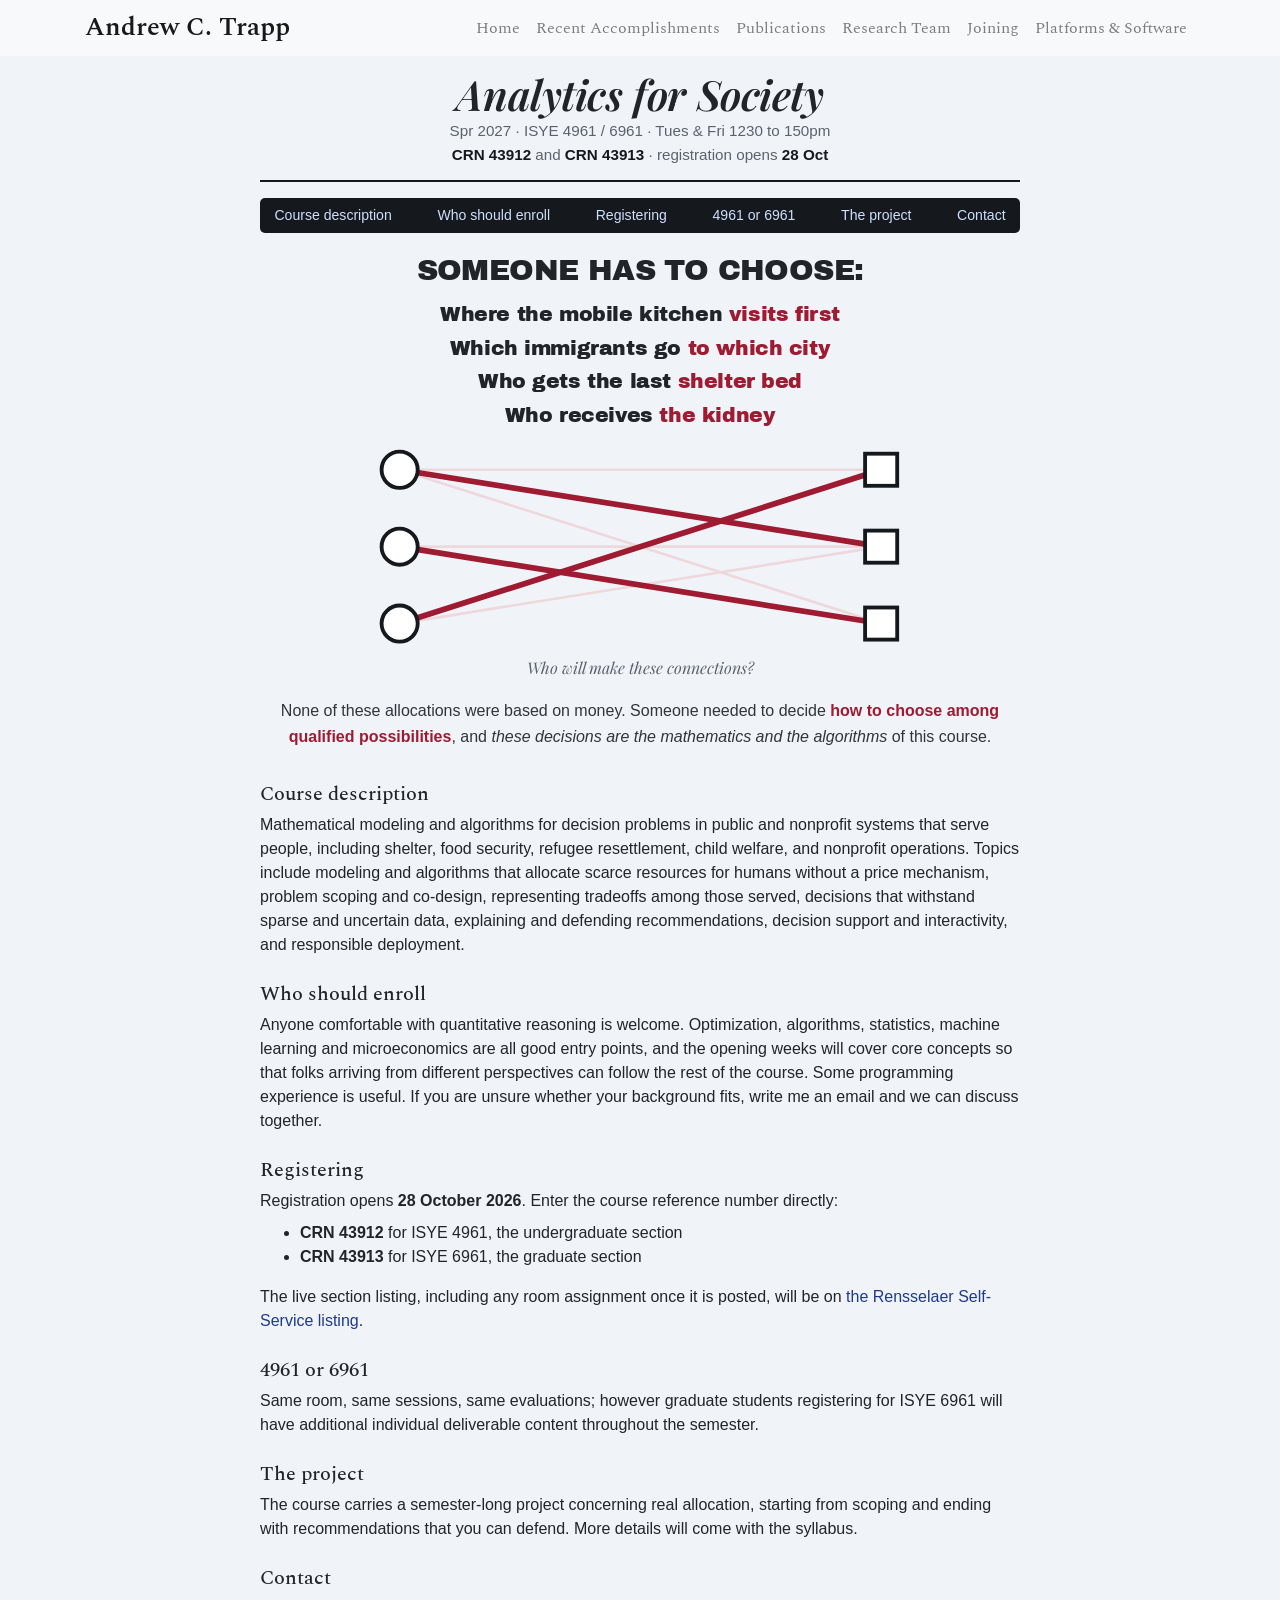
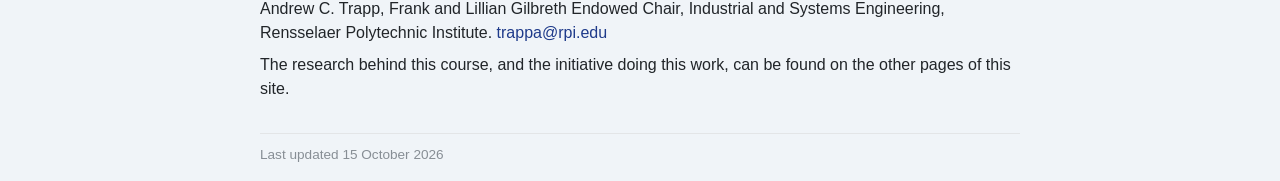
==== analytics-for-society.htm @ f791a020 "new page for Analytics for Society course" ====
<!DOCTYPE html>
<html lang="en">
<head>
  <meta charset="UTF-8" />
  <meta name="viewport" content="width=device-width, initial-scale=1.0" />
  <meta http-equiv="X-UA-Compatible" content="ie=edge" />
  <meta name="description" content="Analytics for Society, ISYE 4961 and 6961 at Rensselaer Polytechnic Institute, Spring 2027. Mathematical modeling and algorithms for allocating scarce resources in public and nonprofit systems." />
  <meta property="og:type" content="website" />
  <meta property="og:site_name" content="Andrew C. Trapp" />
  <meta property="og:title" content="Analytics for Society | ISYE 4961 and 6961, Spring 2027" />
  <meta property="og:description" content="A new Rensselaer elective on the mathematics of allocating scarce resources in systems that serve people." />
  <title>Analytics for Society | Andrew C. Trapp</title>
  <link rel="stylesheet" href="https://stackpath.bootstrapcdn.com/bootstrap/4.3.1/css/bootstrap.min.css" />
  <link rel="stylesheet" href="https://cdnjs.cloudflare.com/ajax/libs/font-awesome/5.2.0/css/all.css" />
  <link rel="stylesheet" href="accents.css" />
  <link rel="stylesheet" href="https://fonts.googleapis.com/css2?family=Archivo+Black&display=swap" />
  <link rel="stylesheet" href="https://fonts.googleapis.com/css2?family=Playfair+Display:ital,wght@1,600&display=swap" />
  <style>
  :root{--rpi:#9E1B32}
  .afs{max-width:760px}
  .afs-title{font-family:"Playfair Display",Georgia,serif;font-style:italic;font-weight:600;
    font-size:2.6rem;line-height:1.05;margin:0 0 .25rem;letter-spacing:-.01em;text-align:center}
  .afs-meta{color:#5b6269;font-size:.95rem;margin:0;text-align:center}
  .afs-reg{color:#5b6269;font-size:.95rem;margin:.1rem 0 0;text-align:center}
  .afs-reg b{color:#15181c}
  .afs-rule{border-top:2px solid #15181c;margin:.8rem 0 1rem}

  /* one line of links, spread edge to edge across the bar */
  .afs-bar{background:#15181c;border-radius:5px;padding:.45rem .9rem;margin:0 0 1.3rem;
    display:flex;flex-wrap:nowrap;justify-content:space-between;gap:.35rem 1rem}
  .afs-bar a{color:#cfe0ff;text-decoration:none;font-size:.88rem;white-space:nowrap;
    flex:0 0 auto}
  .afs-bar a:hover{color:#fff;text-decoration:underline}
  .stickybar{position:sticky;top:0;z-index:20}
  /* Below this width six across stops fitting, so the bar becomes a deliberate
     three by two rather than an accidental wrap. */
  @media (max-width:767px){
    .afs-bar{display:grid;grid-template-columns:repeat(3,1fr);justify-items:center;
      gap:.4rem .5rem;padding:.5rem .55rem}
    .afs-bar a{font-size:.8rem}
  }
  @media (max-width:360px){.afs-bar a{font-size:.74rem}}

  .afs-head{font-family:"Archivo Black",Impact,sans-serif;font-size:1.85rem;line-height:1.1;
    letter-spacing:-.02em;margin:0 0 1rem;text-align:center}
  .afs-decs{list-style:none;margin:0 0 1rem;padding:0;text-align:center}
  .afs-decs li{font-family:"Archivo Black",Impact,sans-serif;font-size:1.28rem;line-height:1.2;
    letter-spacing:-.02em;margin:0 0 .55rem}
  .afs-decs li span{color:var(--rpi)}
  /* the figure tracks the column rather than sitting at a fixed cap */
  .afs-bip{width:88%;max-width:none;display:block;margin:.5rem auto .2rem}
  .afs-cap{font-family:"Playfair Display",Georgia,serif;font-style:italic;text-align:center;
    color:#5b6269;margin:.35rem 0 1.1rem}
  .afs-close{line-height:1.65;color:#2f353b;text-align:center;margin:0 0 2rem}
  .afs-close b{color:var(--rpi)}
  .afs section{display:block;margin:0 0 1.6rem;scroll-margin-top:3.2rem}
  .afs section h2{font-size:1.25rem;margin:0 0 .4rem}
  .afs section p{margin:0 0 .5rem}
  .updated{color:#878e95;font-size:.85rem;border-top:1px solid #e3e5e7;padding-top:.7rem;
    margin-top:2rem}
  @media (max-width:575px){.afs-title{font-size:2rem}.afs-head{font-size:1.5rem}
    .afs-decs li{font-size:1.08rem}}
  </style>
</head>
<body>
<nav class="navbar navbar-expand-sm navbar-light bg-light mb-3">
  <div class="container">
    <a class="navbar-brand" href="index.html">Andrew C. Trapp</a>
    <button class="navbar-toggler" data-toggle="collapse" data-target="#navbarNav">
      <span class="navbar-toggler-icon"></span>
    </button>
    <div class="collapse navbar-collapse" id="navbarNav">
      <ul class="navbar-nav ml-auto">
        <li class="nav-item"><a class="nav-link" href="index.html">Home</a></li>
        <li class="nav-item"><a class="nav-link" href="index.html#recent-accomplishments">Recent Accomplishments</a></li>
        <li class="nav-item"><a class="nav-link" href="publications.htm">Publications</a></li>
        <li class="nav-item"><a class="nav-link" href="team.htm">Research Team</a></li>
        <li class="nav-item"><a class="nav-link" href="joining.htm">Joining</a></li>
        <li class="nav-item"><a class="nav-link" href="platforms-and-software.htm">Platforms &amp; Software</a></li>
      </ul>
    </div>
  </div>
</nav>
<div class="container"><div class="afs mx-auto">

  <h1 class="afs-title">Analytics for Society</h1>
  <p class="afs-meta">Spr 2027 &middot; ISYE 4961 / 6961 &middot; Tues &amp; Fri 1230 to 150pm</p>
  <p class="afs-reg"><b>CRN 43912</b> and <b>CRN 43913</b> &middot; registration opens
  <b>28 Oct</b></p>
  <div class="afs-rule"></div>

  <div class="afs-bar stickybar"><a href="#description">Course description</a><a href="#who">Who should enroll</a><a href="#register">Registering</a><a href="#levels">4961 or 6961</a><a href="#project">The project</a><a href="#contact">Contact</a></div>

  <h2 class="afs-head">SOMEONE HAS TO CHOOSE:</h2>
  <ul class="afs-decs"><li>Where the mobile kitchen <span>visits first</span></li><li>Which immigrants go <span>to which city</span></li><li>Who gets the last <span>shelter bed</span></li><li>Who receives <span>the kidney</span></li></ul>
  <svg viewBox="0 0 200 62" class="afs-bip" aria-hidden="true">
<g stroke="#eed8dc" stroke-width="0.8" fill="none">
<path d="M28 8 L172 8"/><path d="M28 31 L172 31"/><path d="M28 8 L172 54"/><path d="M28 54 L172 31"/></g>
<g stroke="#9E1B32" stroke-width="1.7" fill="none" stroke-linecap="round">
<path d="M28 8 L172 31"/><path d="M28 31 L172 54"/><path d="M28 54 L172 8"/></g>
<g fill="#fff" stroke="#15181c" stroke-width="1.15">
<circle cx="28" cy="8" r="5.4"/><circle cx="28" cy="31" r="5.4"/><circle cx="28" cy="54" r="5.4"/></g>
<g fill="#fff" stroke="#15181c" stroke-width="1.15">
<rect x="167.2" y="3.2" width="9.6" height="9.6"/><rect x="167.2" y="26.2" width="9.6" height="9.6"/>
<rect x="167.2" y="49.2" width="9.6" height="9.6"/></g></svg>
  <p class="afs-cap">Who will make these connections?</p>
  <p class="afs-close">None of these allocations were based on money. Someone needed to decide
  <b>how to choose among qualified possibilities</b>, and <i>these decisions are the mathematics
  and the algorithms</i> of this course.</p>

  <section id="description">
    <h2>Course description</h2>
    <p>Mathematical modeling and algorithms for decision problems in public and nonprofit systems
    that serve people, including shelter, food security, refugee resettlement, child welfare, and
    nonprofit operations. Topics include modeling and algorithms that allocate scarce resources for
    humans without a price mechanism, problem scoping and co-design, representing tradeoffs among
    those served, decisions that withstand sparse and uncertain data, explaining and defending
    recommendations, decision support and interactivity, and responsible deployment.</p>
  </section>

  <section id="who">
    <h2>Who should enroll</h2>
    <p>Anyone comfortable with quantitative reasoning is welcome. Optimization, algorithms,
    statistics, machine learning and microeconomics are all good entry points, and the opening
    weeks will cover core concepts so that folks arriving from different perspectives can follow
    the rest of the course. Some programming experience is useful. If you are unsure whether your
    background fits, write me an email and we can discuss together.</p>
  </section>

  <section id="register">
    <h2>Registering</h2>
    <p>Registration opens <b>28 October 2026</b>. Enter the course reference number directly:</p>
    <ul>
      <li><b>CRN 43912</b> for ISYE 4961, the undergraduate section</li>
      <li><b>CRN 43913</b> for ISYE 6961, the graduate section</li>
    </ul>
    <p>The live section listing, including any room assignment once it is posted, will be on
    <a href="https://sis.rpi.edu/rss/bwckctlg.p_disp_listcrse?term_in=202701&amp;subj_in=ISYE&amp;crse_in=4961&amp;schd_in=">the Rensselaer Self-Service listing</a>.</p>
  </section>

  <section id="levels">
    <h2>4961 or 6961</h2>
    <p>Same room, same sessions, same evaluations; however graduate students registering for
    ISYE 6961 will have additional individual deliverable content throughout the semester.</p>
  </section>

  <section id="project">
    <h2>The project</h2>
    <p>The course carries a semester-long project concerning real allocation, starting from
    scoping and ending with recommendations that you can defend. More details will come with the
    syllabus.</p>
  </section>

  <section id="contact">
    <h2>Contact</h2>
    <p>Andrew C. Trapp, Frank and Lillian Gilbreth Endowed Chair, Industrial and Systems
    Engineering, Rensselaer Polytechnic Institute.
    <a href="mailto:trappa@rpi.edu">trappa@rpi.edu</a></p>
    <p>The research behind this course, and the initiative doing this work, can be found on the
    other pages of this site.</p>
  </section>

  <p class="updated">Last updated 15 October 2026</p>

</div></div>
<script src="https://code.jquery.com/jquery-3.3.1.slim.min.js"></script>
<script src="https://cdnjs.cloudflare.com/ajax/libs/popper.js/1.14.7/umd/popper.min.js"></script>
<script src="https://stackpath.bootstrapcdn.com/bootstrap/4.3.1/js/bootstrap.min.js"></script>
</body>
</html>
---- accents.css ----
@import url('https://fonts.googleapis.com/css2?family=Spectral:ital,wght@0,500;0,600;0,700;1,400;1,500&display=swap');

/* ============================================================
   accents.css — gentle palette + banner harmonization toward joining.htm
   To revert a page, delete its <link rel="stylesheet" href="accents.css"> line.
   Loaded AFTER Bootstrap so these win.
   ============================================================ */

/* Unifying banner signature: the brand wordmark in Spectral on every page */
.navbar-brand {
  font-family: 'Spectral', Georgia, serif;
  font-weight: 600;
  font-size: 1.6rem;
  line-height: 1.2;
  padding-top: 0;
  padding-bottom: 0;
  margin-top: 0;
  margin-bottom: 0;
}

/* Pin every navbar to one fixed height with centered, non-wrapping links */
.navbar {
  min-height: 56px;
  padding-top: 0;
  padding-bottom: 0;
  align-items: center;
  flex-wrap: nowrap;
}
.navbar-nav { flex-wrap: nowrap; }
.navbar .nav-link { white-space: nowrap; }

/* Section/page headings in Spectral too, so the serif reads as an
   intentional system (matches joining.htm). Body text stays sans. */
h1, h2, h3, h4 {
  font-family: 'Spectral', Georgia, serif;
}

/* Banner nav links in Spectral as well, so the whole banner matches joining.htm */
.navbar .nav-link {
  font-family: 'Spectral', Georgia, serif;
}
.navbar .nav-link:hover {
  color: #1e3a8a;
}

/* Profile-card title (name/role banner) in Spectral bold */
.border-primary .card-header h5,
.border-primary .card-header h5 strong {
  font-family: 'Spectral', Georgia, serif;
  font-weight: 700;
}
.border-primary .card-header h5 {
  font-size: 1.3rem;
}

/* Profile-card affiliation block (chair / department / institute) in Spectral */
.affiliation {
  font-family: 'Spectral', Georgia, serif;
}

/* Cool off-white page background (matches joining.htm --paper) */
body {
  background-color: #f0f4f8;
}

/* Body links in the joining navy (matches joining.htm --teal) */
a {
  color: #1e3a8a;
}
a:hover,
a:focus {
  color: #15296b;
}

/* Primary buttons in the same navy */
.btn-primary {
  background-color: #1e3a8a;
  border-color: #1e3a8a;
}
.btn-primary:hover,
.btn-primary:focus,
.btn-primary:active {
  background-color: #15296b;
  border-color: #15296b;
}
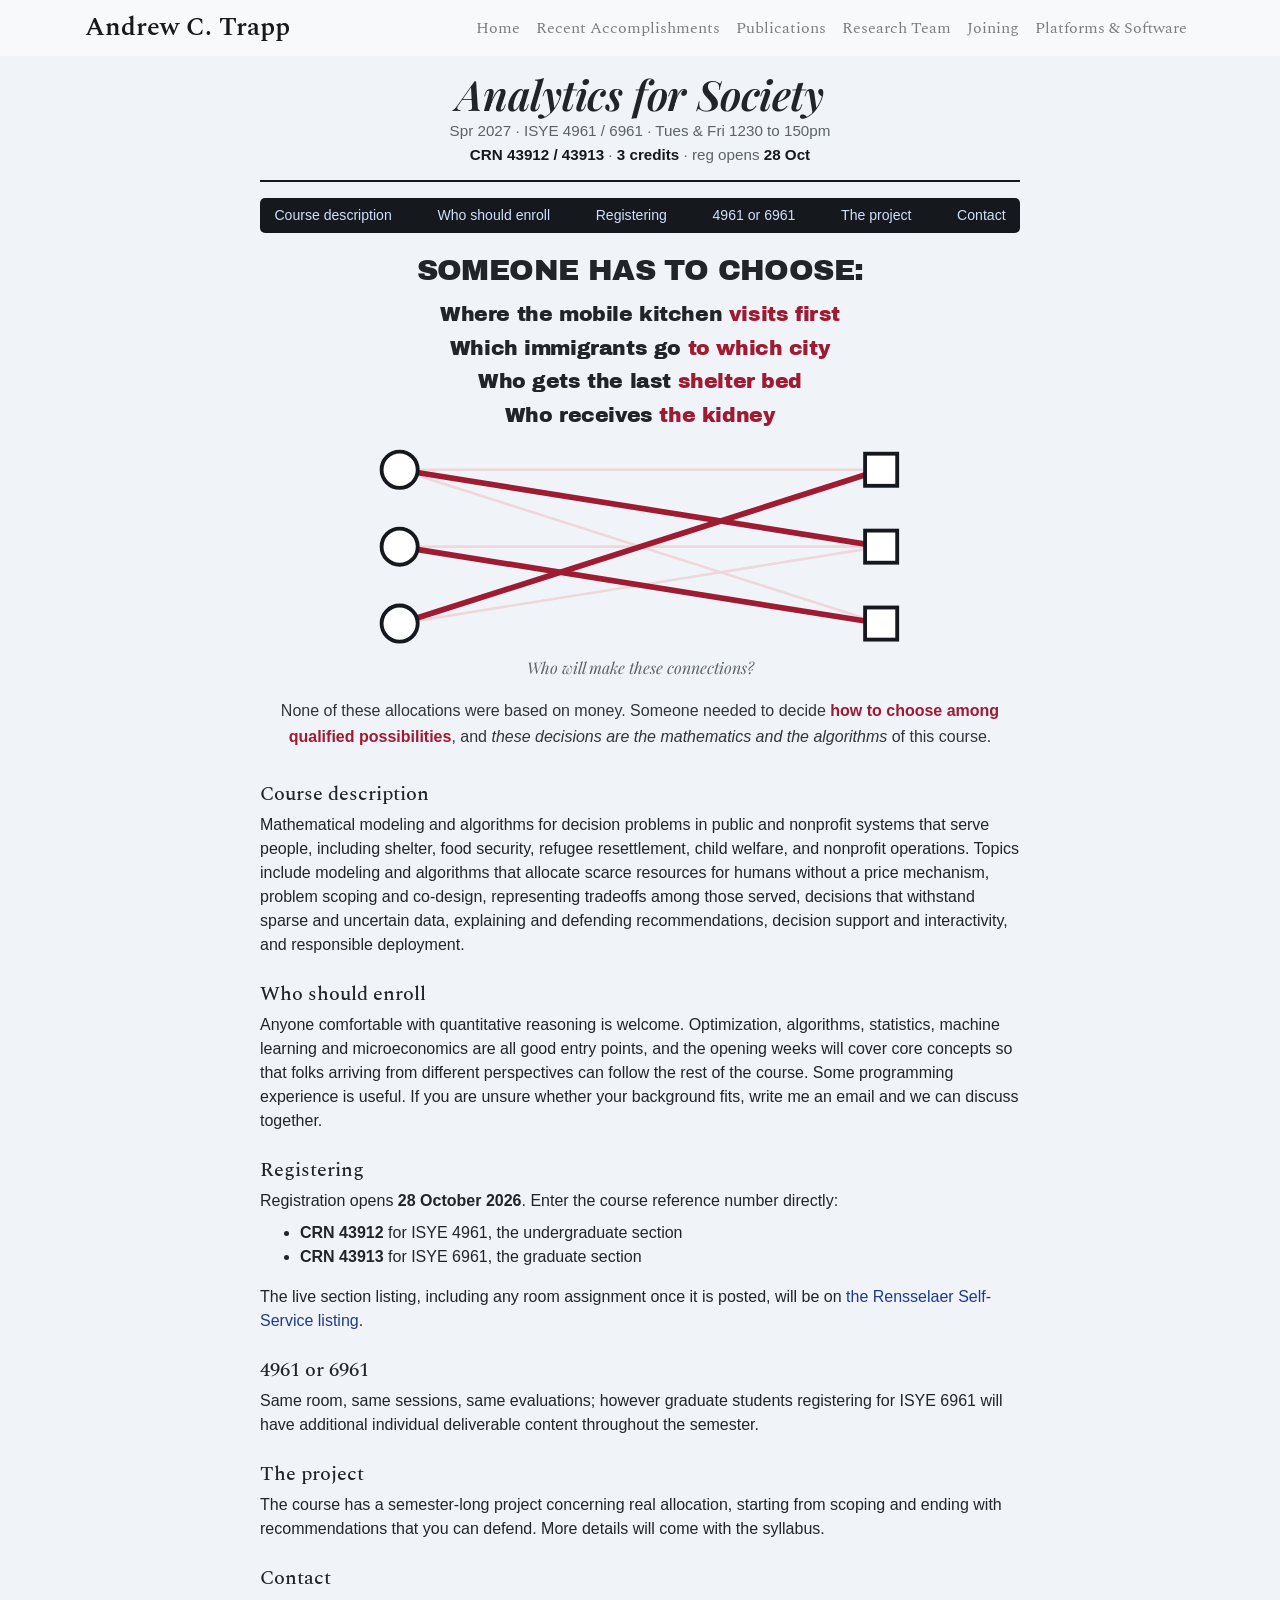
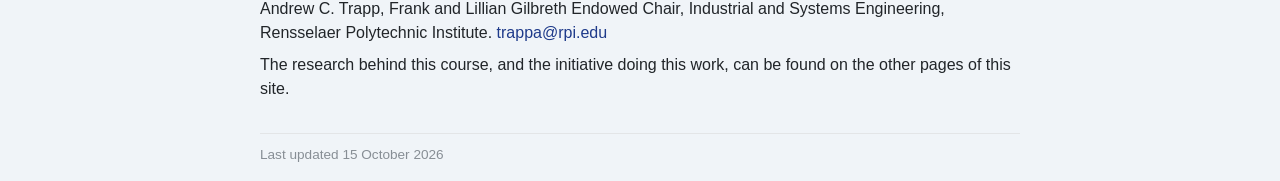
==== commit 10b4db5b: "Update analytics-for-society.htm" ====
--- a/analytics-for-society.htm
+++ b/analytics-for-society.htm
@@ -60,6 +60,10 @@
     margin-top:2rem}
   @media (max-width:575px){.afs-title{font-size:2rem}.afs-head{font-size:1.5rem}
     .afs-decs li{font-size:1.08rem}}
+  /* On a phone the two masthead lines have to hold one line each, so the type steps
+     down rather than letting the course numbers or the time wrap. */
+  @media (max-width:430px){.afs-meta,.afs-reg{font-size:.80rem}}
+  @media (max-width:370px){.afs-meta,.afs-reg{font-size:.75rem}}
   </style>
 </head>
 <body>
@@ -85,7 +89,7 @@
 
   <h1 class="afs-title">Analytics for Society</h1>
   <p class="afs-meta">Spr 2027 &middot; ISYE 4961 / 6961 &middot; Tues &amp; Fri 1230 to 150pm</p>
-  <p class="afs-reg"><b>CRN 43912</b> and <b>CRN 43913</b> &middot; registration opens
+  <p class="afs-reg"><b>CRN 43912 / 43913</b> &middot; <b>3 credits</b> &middot; reg opens
   <b>28 Oct</b></p>
   <div class="afs-rule"></div>
 
@@ -146,7 +150,7 @@
 
   <section id="project">
     <h2>The project</h2>
-    <p>The course carries a semester-long project concerning real allocation, starting from
+    <p>The course has a semester-long project concerning real allocation, starting from
     scoping and ending with recommendations that you can defend. More details will come with the
     syllabus.</p>
   </section>
@@ -163,6 +167,33 @@
   <p class="updated">Last updated 15 October 2026</p>
 
 </div></div>
+<!-- Statcounter -->
+  <script type="text/javascript">
+  var sc_project=7139907;
+  var sc_invisible=1;
+  var sc_security="48ef0ec4";
+  </script>
+  <script type="text/javascript">
+  /* Load the counter on the live site only. Local previews (localhost, 127.0.0.1,
+     a file:// page) are skipped so development traffic stays out of the stats. */
+  (function () {
+    var h = location.hostname;
+    if (h === '' || h === 'localhost' || h === '127.0.0.1' || h === '[::1]'
+        || /\.(localhost|test)$/.test(h)) return;
+    var s = document.createElement('script');
+    s.type = 'text/javascript';
+    s.async = true;
+    s.src = 'https://www.statcounter.com/counter/counter.js';
+    document.body.appendChild(s);
+  })();
+  </script>
+  <noscript><div class="statcounter"><a title="Web Analytics
+  Made Easy - Statcounter" href="https://statcounter.com/"
+  target="_blank"><img class="statcounter"
+  src="https://c.statcounter.com/7139907/0/48ef0ec4/1/"
+  alt="Web Analytics Made Easy - Statcounter"
+  referrerPolicy="no-referrer-when-downgrade"></a></div></noscript>
+  <!-- End of Statcounter Code -->
 <script src="https://code.jquery.com/jquery-3.3.1.slim.min.js"></script>
 <script src="https://cdnjs.cloudflare.com/ajax/libs/popper.js/1.14.7/umd/popper.min.js"></script>
 <script src="https://stackpath.bootstrapcdn.com/bootstrap/4.3.1/js/bootstrap.min.js"></script>
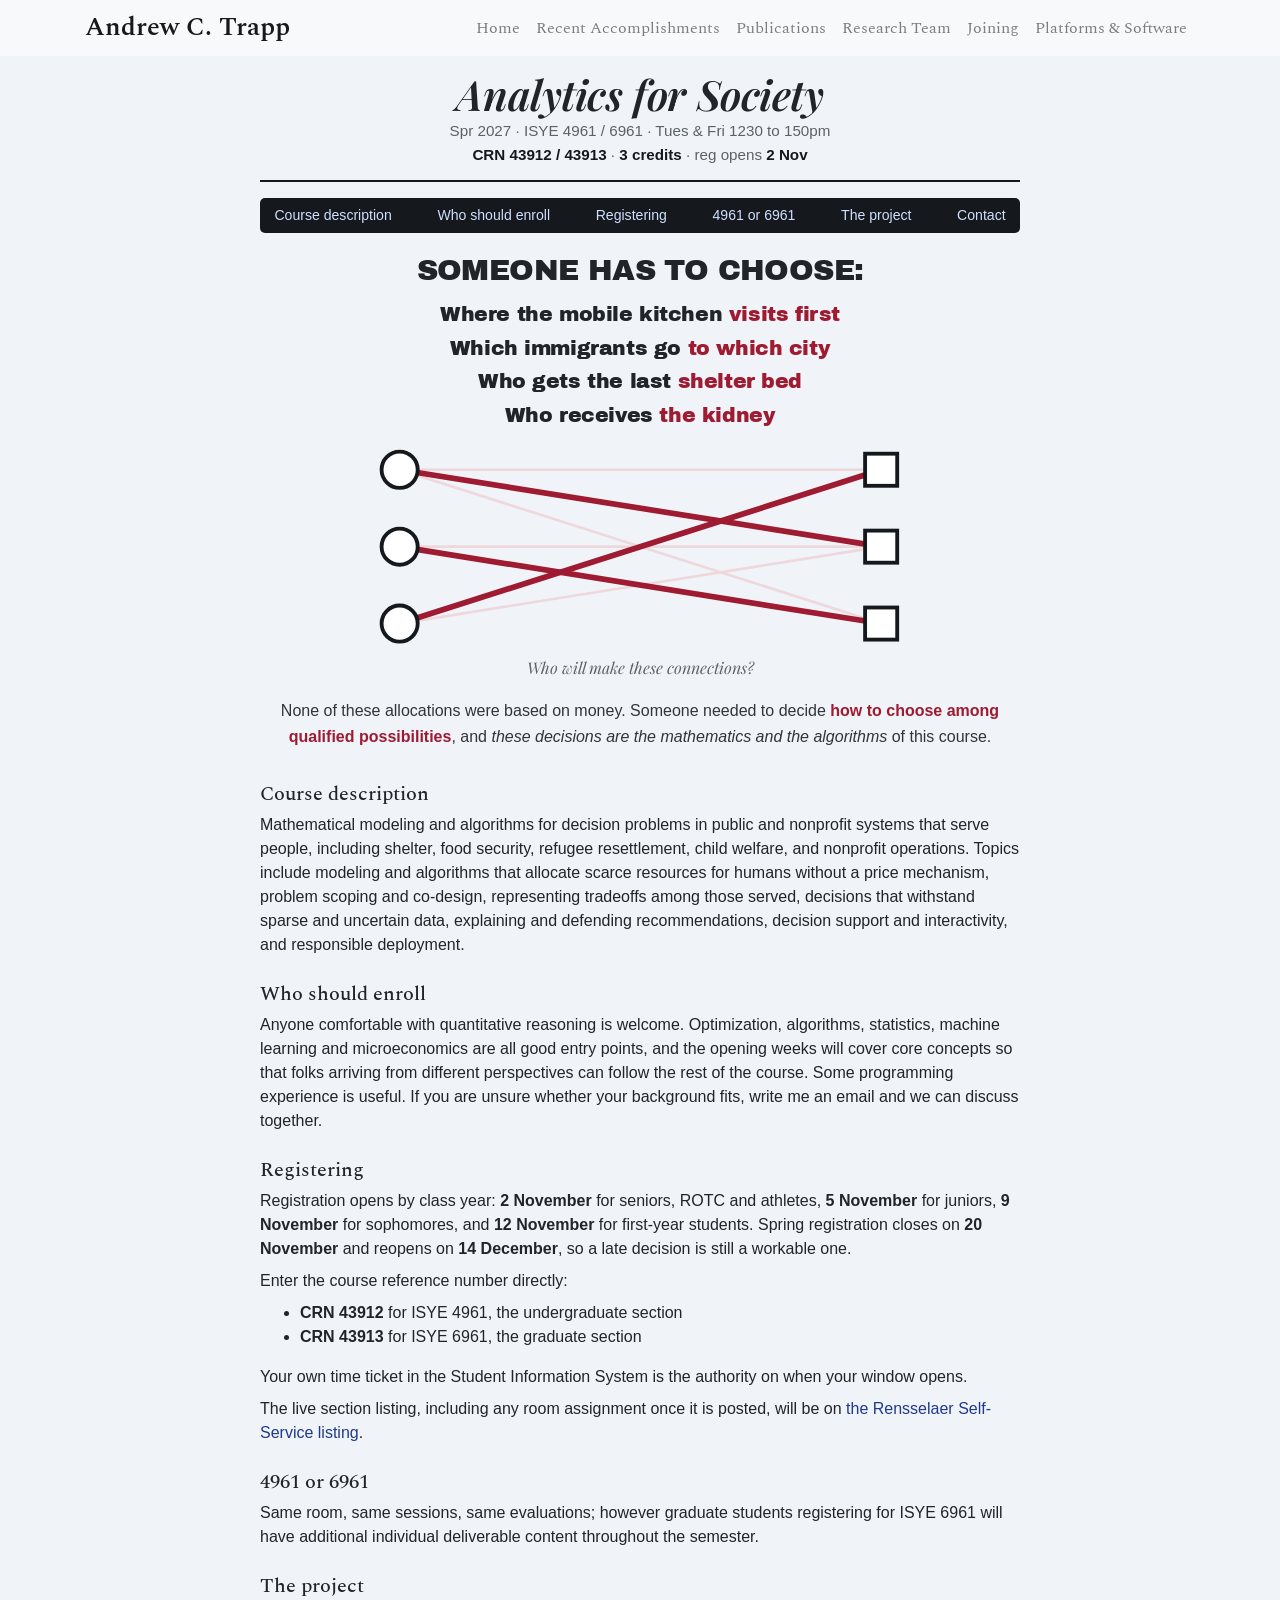
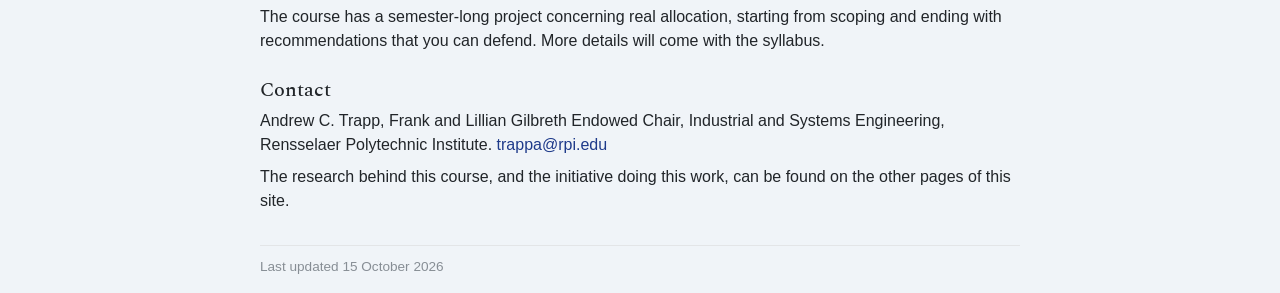
==== commit 7d00990f: "Another update" ====
--- a/analytics-for-society.htm
+++ b/analytics-for-society.htm
@@ -90,7 +90,7 @@
   <h1 class="afs-title">Analytics for Society</h1>
   <p class="afs-meta">Spr 2027 &middot; ISYE 4961 / 6961 &middot; Tues &amp; Fri 1230 to 150pm</p>
   <p class="afs-reg"><b>CRN 43912 / 43913</b> &middot; <b>3 credits</b> &middot; reg opens
-  <b>28 Oct</b></p>
+  <b>2 Nov</b></p>
   <div class="afs-rule"></div>
 
   <div class="afs-bar stickybar"><a href="#description">Course description</a><a href="#who">Who should enroll</a><a href="#register">Registering</a><a href="#levels">4961 or 6961</a><a href="#project">The project</a><a href="#contact">Contact</a></div>
@@ -133,11 +133,17 @@
 
   <section id="register">
     <h2>Registering</h2>
-    <p>Registration opens <b>28 October 2026</b>. Enter the course reference number directly:</p>
+    <p>Registration opens by class year: <b>2 November</b> for seniors, ROTC and athletes,
+    <b>5 November</b> for juniors, <b>9 November</b> for sophomores, and <b>12 November</b> for
+    first-year students. Spring registration closes on <b>20 November</b> and reopens on
+    <b>14 December</b>, so a late decision is still a workable one.</p>
+    <p>Enter the course reference number directly:</p>
     <ul>
       <li><b>CRN 43912</b> for ISYE 4961, the undergraduate section</li>
       <li><b>CRN 43913</b> for ISYE 6961, the graduate section</li>
     </ul>
+    <p>Your own time ticket in the Student Information System is the authority on when your
+    window opens.</p>
     <p>The live section listing, including any room assignment once it is posted, will be on
     <a href="https://sis.rpi.edu/rss/bwckctlg.p_disp_listcrse?term_in=202701&amp;subj_in=ISYE&amp;crse_in=4961&amp;schd_in=">the Rensselaer Self-Service listing</a>.</p>
   </section>
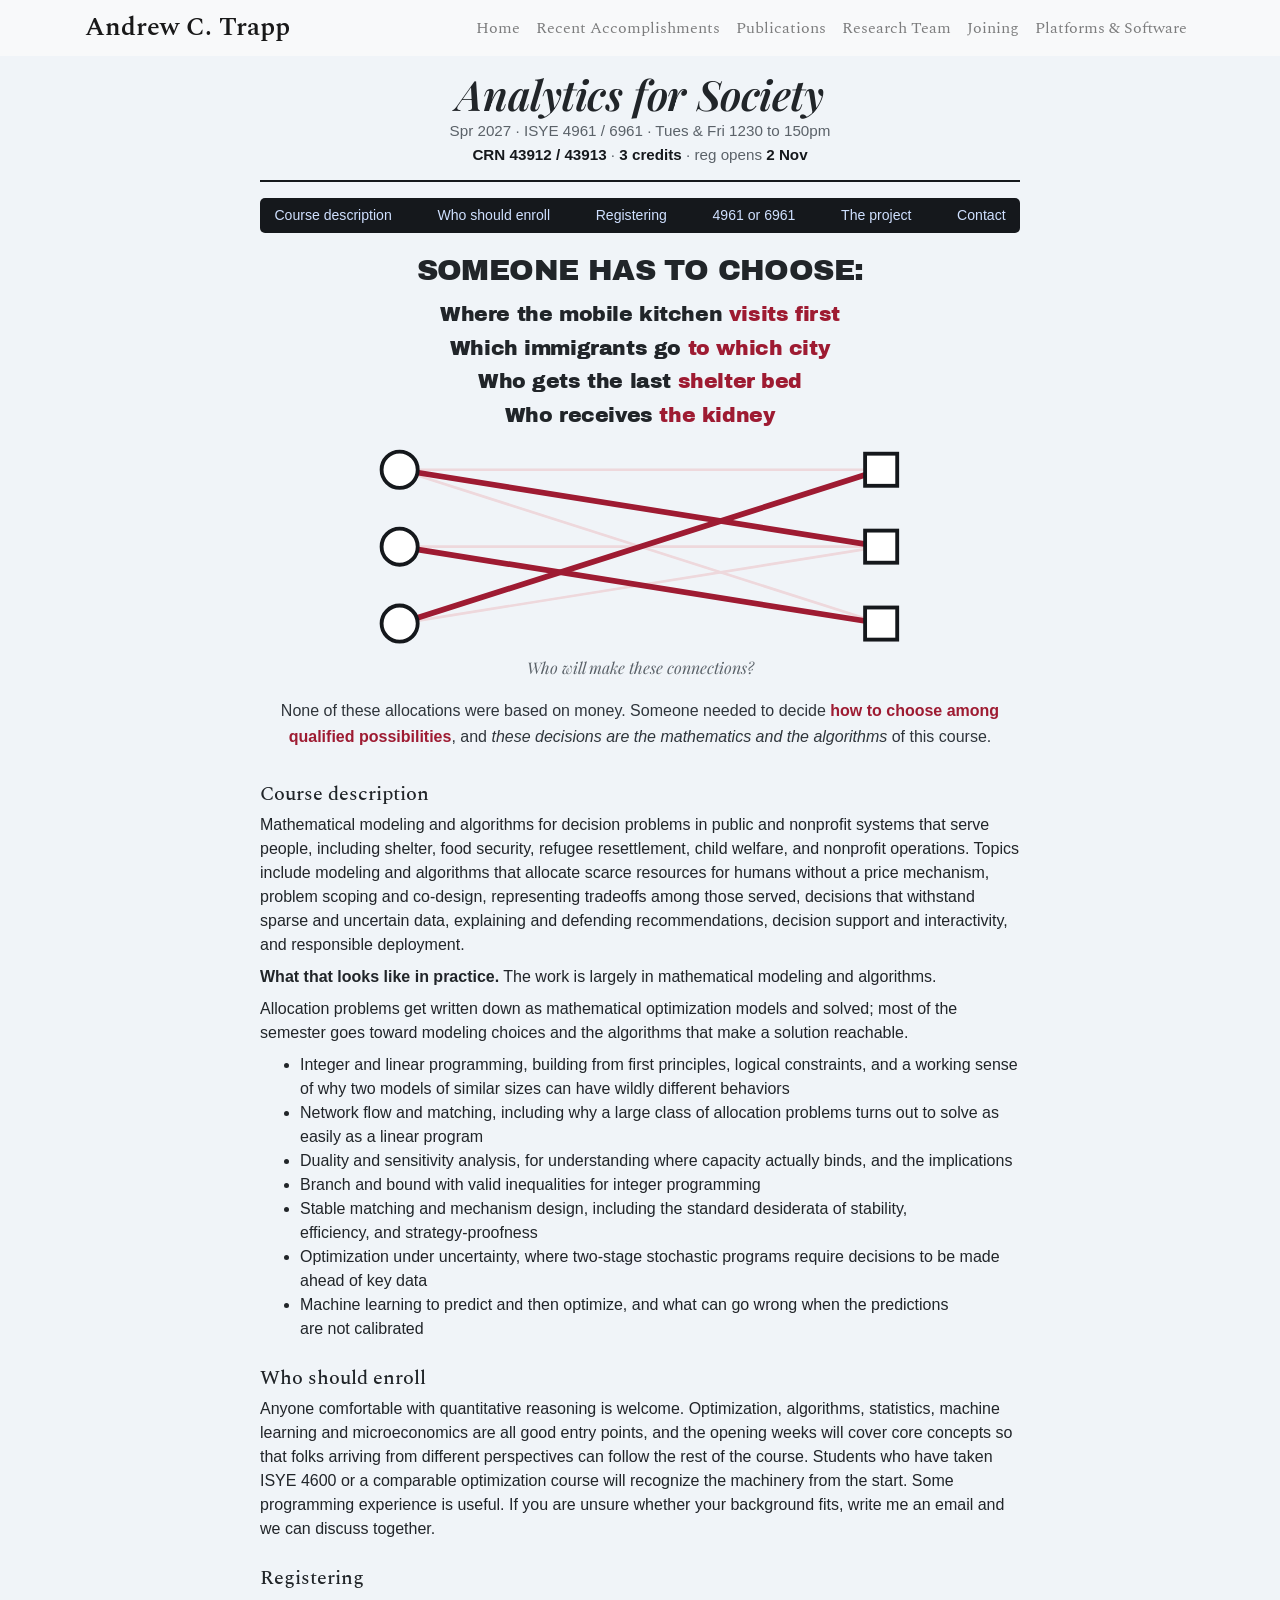
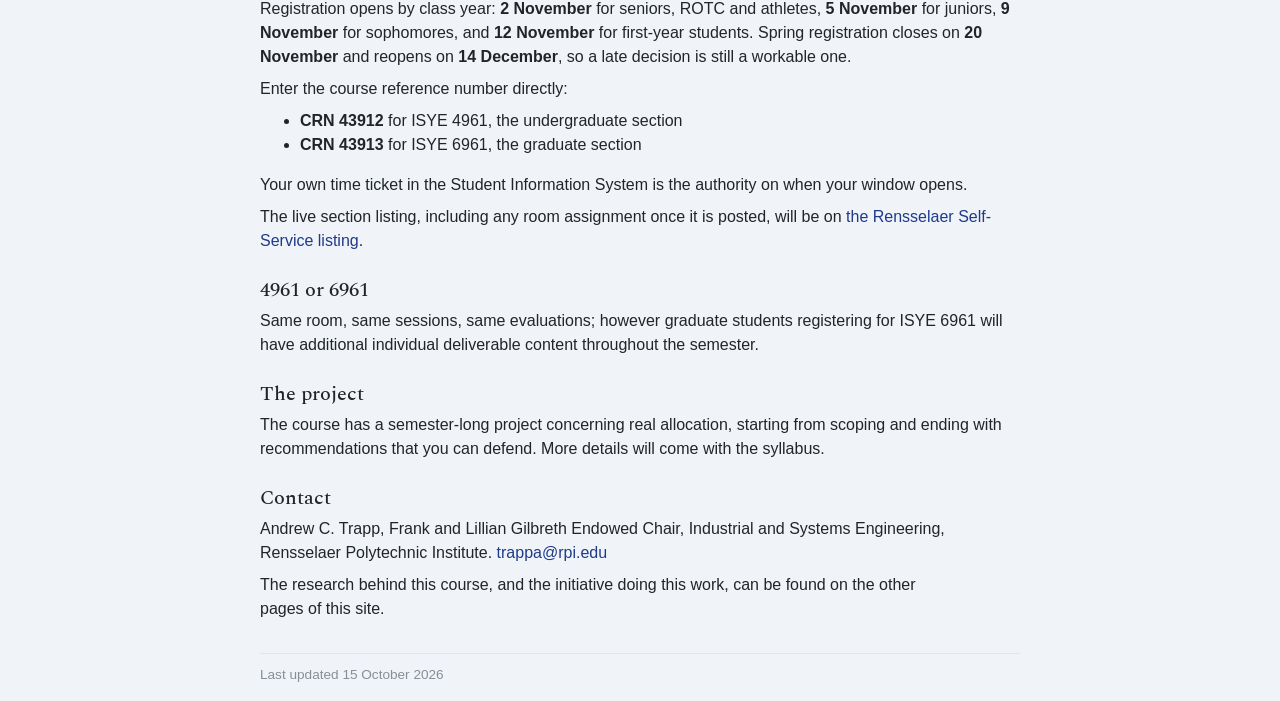
==== commit 82eef80d: "Lots of updates to new course page" ====
--- a/analytics-for-society.htm
+++ b/analytics-for-society.htm
@@ -67,7 +67,7 @@
   </style>
 </head>
 <body>
-<nav class="navbar navbar-expand-sm navbar-light bg-light mb-3">
+<nav class="navbar navbar-expand-lg navbar-light bg-light mb-3">
   <div class="container">
     <a class="navbar-brand" href="index.html">Andrew C. Trapp</a>
     <button class="navbar-toggler" data-toggle="collapse" data-target="#navbarNav">
@@ -119,7 +119,31 @@
     nonprofit operations. Topics include modeling and algorithms that allocate scarce resources for
     humans without a price mechanism, problem scoping and co-design, representing tradeoffs among
     those served, decisions that withstand sparse and uncertain data, explaining and defending
-    recommendations, decision support and interactivity, and responsible deployment.</p>
+    recommendations, decision support and interactivity, 
+    and&nbsp;responsible&nbsp;deployment.</p>
+    <p><b>What that looks like in practice.</b> The work is largely in mathematical
+    modeling&nbsp;and&nbsp;algorithms.</p>
+    <p>Allocation problems get written down as mathematical optimization models and solved; most of
+    the semester goes toward modeling choices and the algorithms that make
+    a&nbsp;solution&nbsp;reachable.</p>
+    <ul>
+      <li>Integer and linear programming, building from first principles, logical constraints, and
+      a working sense of why two models of similar sizes can have
+      wildly&nbsp;different&nbsp;behaviors</li>
+      <li>Network flow and matching, including why a large class of allocation problems turns out
+      to solve as easily as
+      a&nbsp;linear&nbsp;program</li>
+      <li>Duality and sensitivity analysis, for understanding where capacity actually binds,
+      and&nbsp;the&nbsp;implications</li>
+      <li>Branch and bound with valid inequalities
+      for&nbsp;integer&nbsp;programming</li>
+      <li>Stable matching and mechanism design, including the standard desiderata of stability,
+      efficiency,&nbsp;and&nbsp;strategy-proofness</li>
+      <li>Optimization under uncertainty, where two-stage stochastic programs require decisions to
+      be made ahead&nbsp;of&nbsp;key&nbsp;data</li>
+      <li>Machine learning to predict and then optimize, and what can go wrong when the predictions
+      are&nbsp;not&nbsp;calibrated</li>
+    </ul>
   </section>
 
   <section id="who">
@@ -127,8 +151,11 @@
     <p>Anyone comfortable with quantitative reasoning is welcome. Optimization, algorithms,
     statistics, machine learning and microeconomics are all good entry points, and the opening
     weeks will cover core concepts so that folks arriving from different perspectives can follow
-    the rest of the course. Some programming experience is useful. If you are unsure whether your
-    background fits, write me an email and we can discuss together.</p>
+    the rest of the course. Students who have taken ISYE 4600 or a
+    comparable optimization course will recognize the machinery from the start. Some
+    programming experience is useful. If you are unsure whether your
+    background fits, write me an email and we
+    can&nbsp;discuss&nbsp;together.</p>
   </section>
 
   <section id="register">
@@ -139,11 +166,11 @@
     <b>14 December</b>, so a late decision is still a workable one.</p>
     <p>Enter the course reference number directly:</p>
     <ul>
-      <li><b>CRN 43912</b> for ISYE 4961, the undergraduate section</li>
-      <li><b>CRN 43913</b> for ISYE 6961, the graduate section</li>
+      <li><b>CRN 43912</b> for ISYE 4961, the&nbsp;undergraduate&nbsp;section</li>
+      <li><b>CRN 43913</b> for ISYE 6961, the&nbsp;graduate&nbsp;section</li>
     </ul>
-    <p>Your own time ticket in the Student Information System is the authority on when your
-    window opens.</p>
+    <p>Your own time ticket in the Student Information System is the authority on
+    when&nbsp;your&nbsp;window&nbsp;opens.</p>
     <p>The live section listing, including any room assignment once it is posted, will be on
     <a href="https://sis.rpi.edu/rss/bwckctlg.p_disp_listcrse?term_in=202701&amp;subj_in=ISYE&amp;crse_in=4961&amp;schd_in=">the Rensselaer Self-Service listing</a>.</p>
   </section>
@@ -167,7 +194,8 @@
     Engineering, Rensselaer Polytechnic Institute.
     <a href="mailto:trappa@rpi.edu">trappa@rpi.edu</a></p>
     <p>The research behind this course, and the initiative doing this work, can be found on the
-    other pages of this site.</p>
+    other
+    pages&nbsp;of&nbsp;this&nbsp;site.</p>
   </section>
 
   <p class="updated">Last updated 15 October 2026</p>
